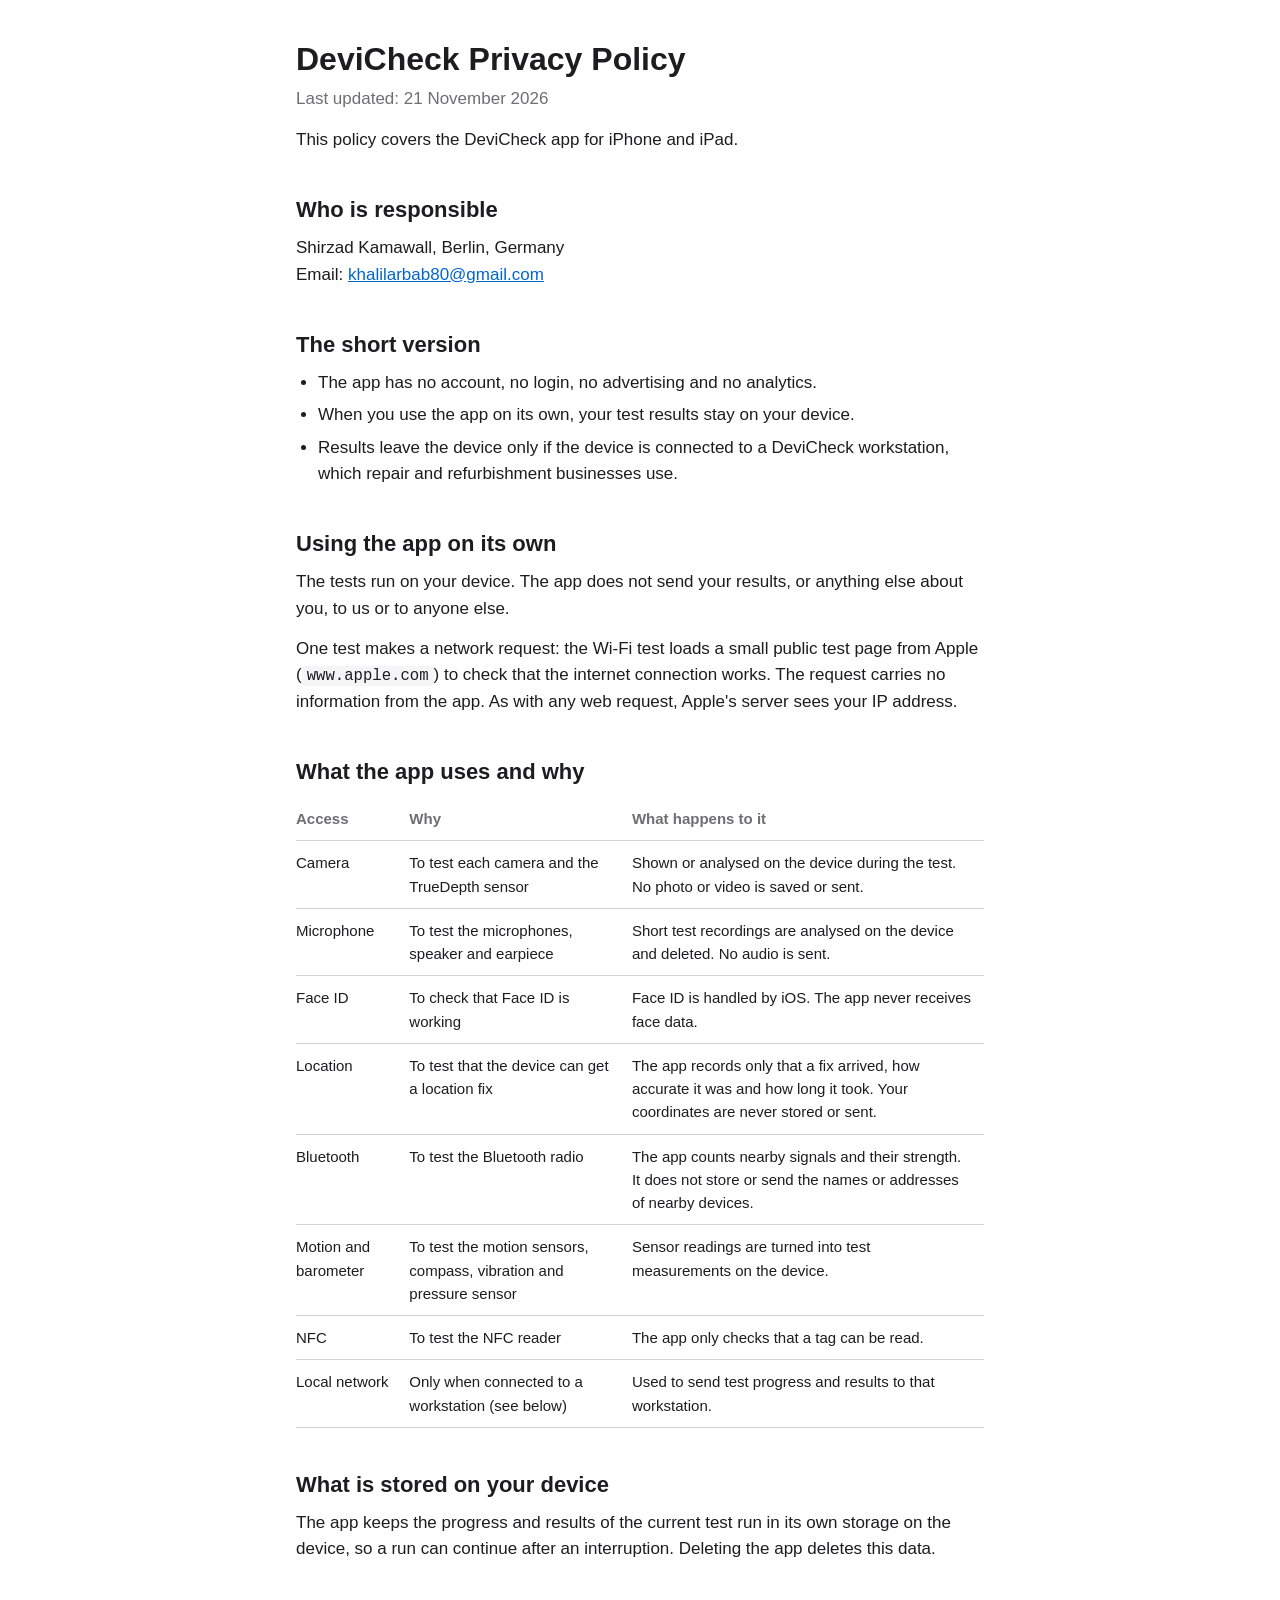
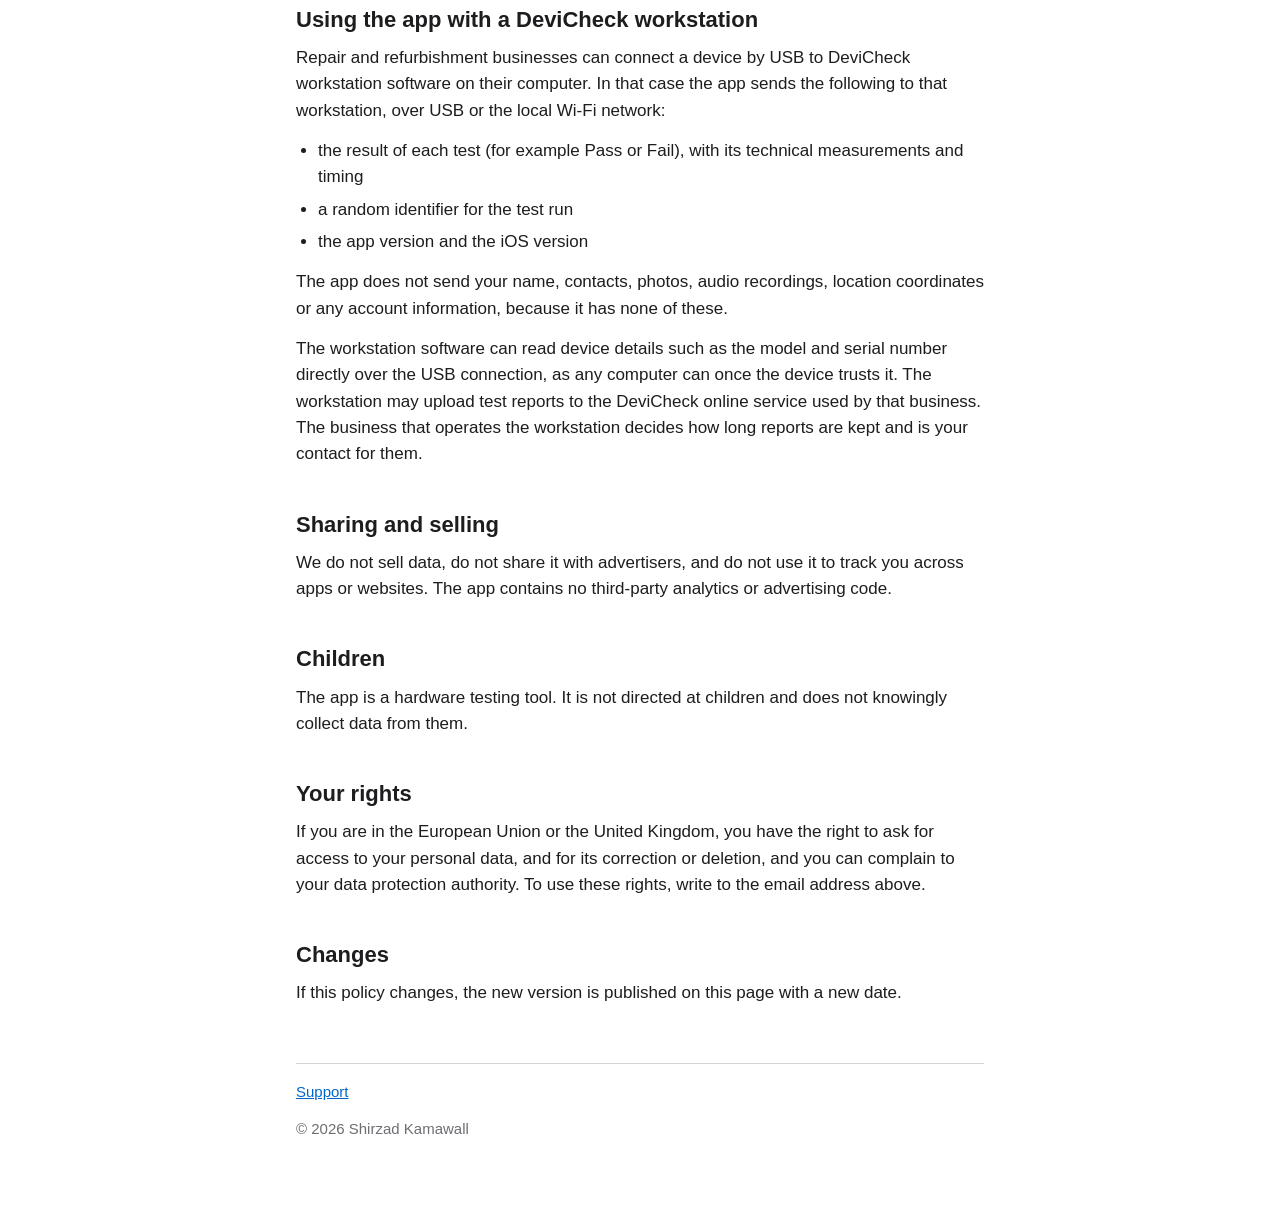
==== privacy.html @ 8cc67820 "Add DeviCheck support page and privacy policy Co-Authored-By: Claude Fable 5.2 <noreply@anthropic.co" ====
<!doctype html>
<html lang="en">
<head>
<meta charset="utf-8">
<meta name="viewport" content="width=device-width, initial-scale=1">
<title>DeviCheck Privacy Policy</title>
<link rel="stylesheet" href="style.css">
</head>
<body>
<main>
  <h1>DeviCheck Privacy Policy</h1>
  <p class="meta">Last updated: 21 November 2026</p>

  <p>This policy covers the DeviCheck app for iPhone and iPad.</p>

  <h2>Who is responsible</h2>
  <p>Shirzad Kamawall, Berlin, Germany<br>
  Email: <a href="mailto:khalilarbab80@gmail.com">khalilarbab80@gmail.com</a></p>

  <h2>The short version</h2>
  <ul>
    <li>The app has no account, no login, no advertising and no analytics.</li>
    <li>When you use the app on its own, your test results stay on your device.</li>
    <li>Results leave the device only if the device is connected to a DeviCheck workstation, which repair and refurbishment businesses use.</li>
  </ul>

  <h2>Using the app on its own</h2>
  <p>The tests run on your device. The app does not send your results, or anything else about you, to us or to anyone else.</p>
  <p>One test makes a network request: the Wi-Fi test loads a small public test page from Apple (<code>www.apple.com</code>) to check that the internet connection works. The request carries no information from the app. As with any web request, Apple's server sees your IP address.</p>

  <h2>What the app uses and why</h2>
  <table>
    <thead>
      <tr><th>Access</th><th>Why</th><th>What happens to it</th></tr>
    </thead>
    <tbody>
      <tr><td>Camera</td><td>To test each camera and the TrueDepth sensor</td><td>Shown or analysed on the device during the test. No photo or video is saved or sent.</td></tr>
      <tr><td>Microphone</td><td>To test the microphones, speaker and earpiece</td><td>Short test recordings are analysed on the device and deleted. No audio is sent.</td></tr>
      <tr><td>Face ID</td><td>To check that Face ID is working</td><td>Face ID is handled by iOS. The app never receives face data.</td></tr>
      <tr><td>Location</td><td>To test that the device can get a location fix</td><td>The app records only that a fix arrived, how accurate it was and how long it took. Your coordinates are never stored or sent.</td></tr>
      <tr><td>Bluetooth</td><td>To test the Bluetooth radio</td><td>The app counts nearby signals and their strength. It does not store or send the names or addresses of nearby devices.</td></tr>
      <tr><td>Motion and barometer</td><td>To test the motion sensors, compass, vibration and pressure sensor</td><td>Sensor readings are turned into test measurements on the device.</td></tr>
      <tr><td>NFC</td><td>To test the NFC reader</td><td>The app only checks that a tag can be read.</td></tr>
      <tr><td>Local network</td><td>Only when connected to a workstation (see below)</td><td>Used to send test progress and results to that workstation.</td></tr>
    </tbody>
  </table>

  <h2>What is stored on your device</h2>
  <p>The app keeps the progress and results of the current test run in its own storage on the device, so a run can continue after an interruption. Deleting the app deletes this data.</p>

  <h2>Using the app with a DeviCheck workstation</h2>
  <p>Repair and refurbishment businesses can connect a device by USB to DeviCheck workstation software on their computer. In that case the app sends the following to that workstation, over USB or the local Wi-Fi network:</p>
  <ul>
    <li>the result of each test (for example Pass or Fail), with its technical measurements and timing</li>
    <li>a random identifier for the test run</li>
    <li>the app version and the iOS version</li>
  </ul>
  <p>The app does not send your name, contacts, photos, audio recordings, location coordinates or any account information, because it has none of these.</p>
  <p>The workstation software can read device details such as the model and serial number directly over the USB connection, as any computer can once the device trusts it. The workstation may upload test reports to the DeviCheck online service used by that business. The business that operates the workstation decides how long reports are kept and is your contact for them.</p>

  <h2>Sharing and selling</h2>
  <p>We do not sell data, do not share it with advertisers, and do not use it to track you across apps or websites. The app contains no third-party analytics or advertising code.</p>

  <h2>Children</h2>
  <p>The app is a hardware testing tool. It is not directed at children and does not knowingly collect data from them.</p>

  <h2>Your rights</h2>
  <p>If you are in the European Union or the United Kingdom, you have the right to ask for access to your personal data, and for its correction or deletion, and you can complain to your data protection authority. To use these rights, write to the email address above.</p>

  <h2>Changes</h2>
  <p>If this policy changes, the new version is published on this page with a new date.</p>

  <footer>
    <p><a href="index.html">Support</a></p>
    <p>© 2026 Shirzad Kamawall</p>
  </footer>
</main>
</body>
</html>
---- style.css ----
:root {
  --bg: #ffffff;
  --text: #1d1d1f;
  --muted: #6e6e73;
  --line: #d2d2d7;
  --link: #0066cc;
  --code-bg: #f5f5f7;
}

@media (prefers-color-scheme: dark) {
  :root {
    --bg: #111113;
    --text: #f5f5f7;
    --muted: #a1a1a6;
    --line: #3a3a3c;
    --link: #4da3ff;
    --code-bg: #1d1d1f;
  }
}

* { box-sizing: border-box; }

body {
  margin: 0;
  background: var(--bg);
  color: var(--text);
  font: 17px/1.55 -apple-system, BlinkMacSystemFont, "Segoe UI", Roboto, Helvetica, Arial, sans-serif;
}

main {
  max-width: 720px;
  margin: 0 auto;
  padding: 40px 16px 64px;
}

h1 { font-size: 32px; line-height: 1.2; margin: 0 0 8px; }
h2 { font-size: 22px; margin: 40px 0 8px; }
h3 { font-size: 17px; margin: 24px 0 4px; }
p, ul { margin: 0 0 14px; }
ul { padding-left: 22px; }
li { margin-bottom: 6px; }

a { color: var(--link); }

.meta { color: var(--muted); }

code {
  background: var(--code-bg);
  padding: 1px 5px;
  border-radius: 4px;
  font-size: 0.92em;
}

table {
  width: 100%;
  border-collapse: collapse;
  margin: 0 0 14px;
  font-size: 15px;
}

th, td {
  text-align: left;
  vertical-align: top;
  padding: 10px 12px 10px 0;
  border-bottom: 1px solid var(--line);
}

th { color: var(--muted); font-weight: 600; }

footer {
  margin-top: 56px;
  padding-top: 16px;
  border-top: 1px solid var(--line);
  color: var(--muted);
  font-size: 15px;
}

@media (max-width: 560px) {
  table, thead, tbody, tr, th, td { display: block; }
  thead { display: none; }
  tr { border-bottom: 1px solid var(--line); padding: 10px 0; }
  td { border: 0; padding: 2px 0; }
  td:first-child { font-weight: 600; }
}
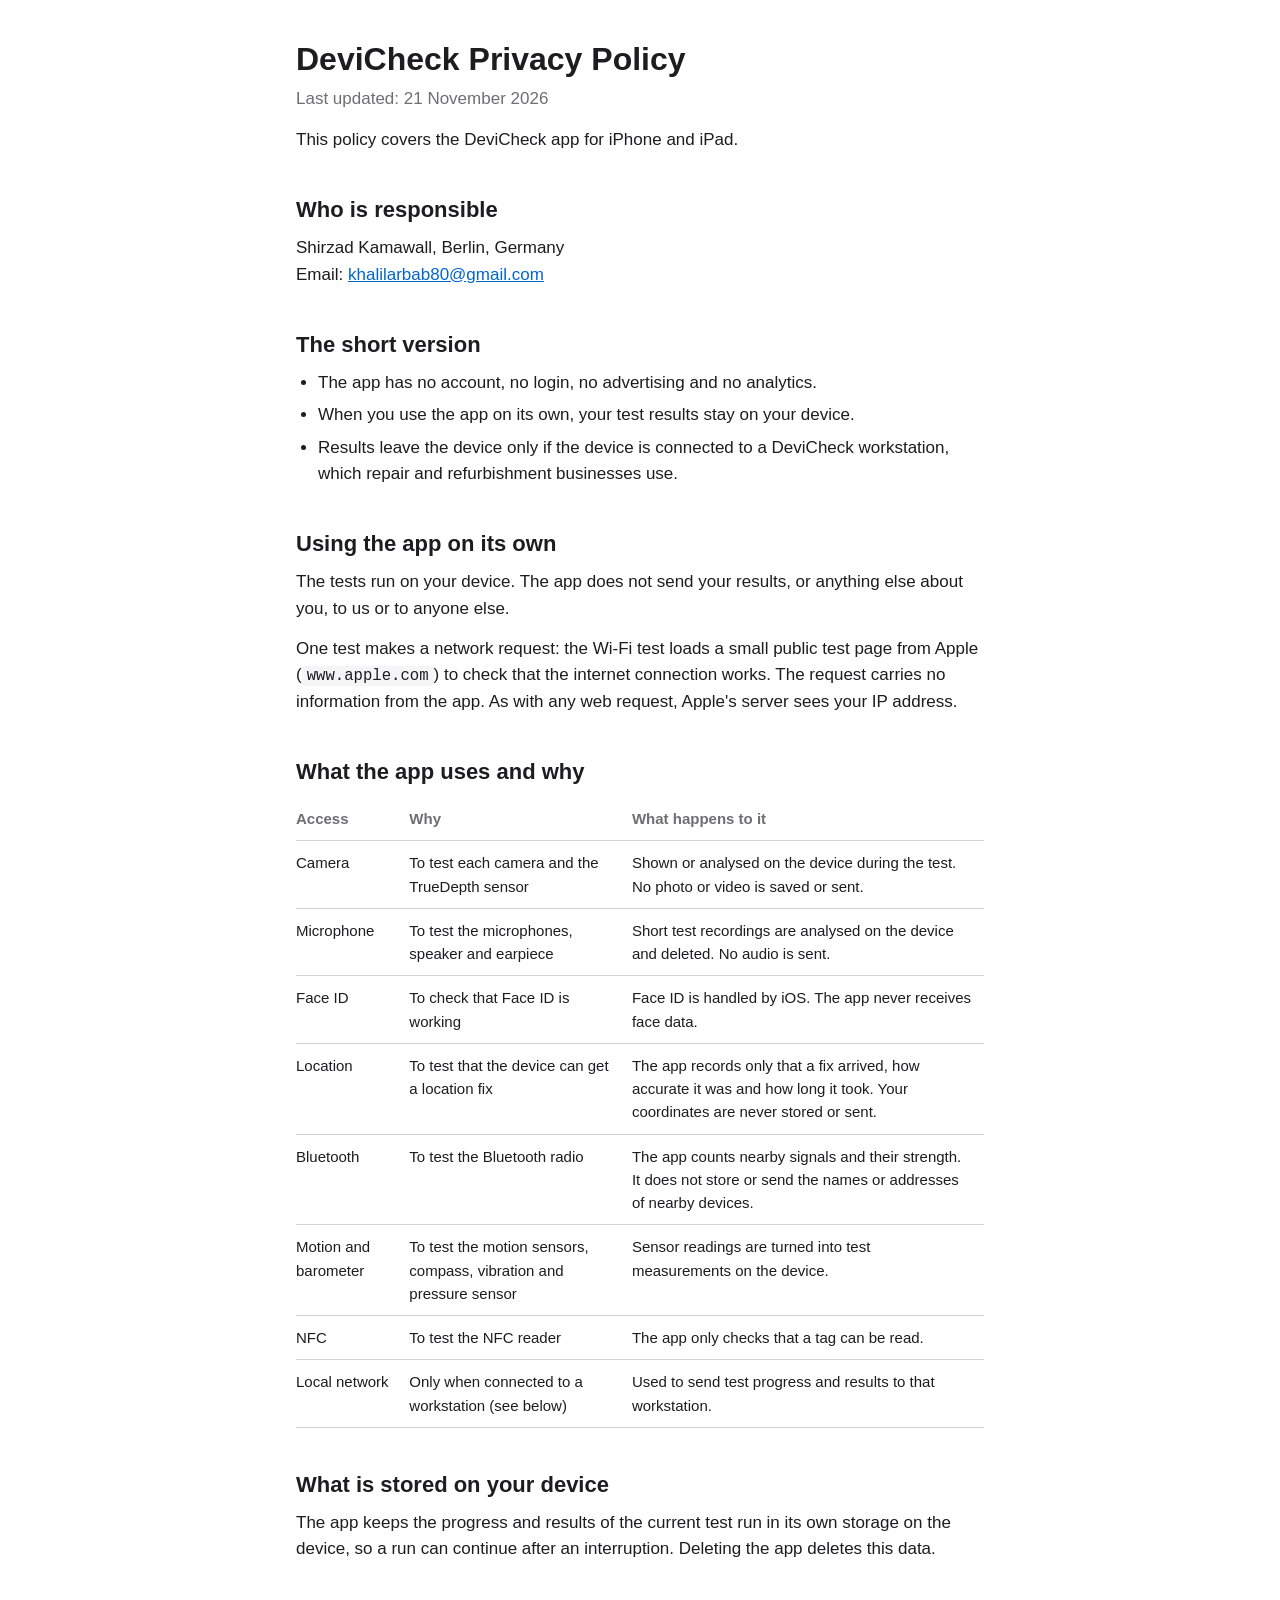
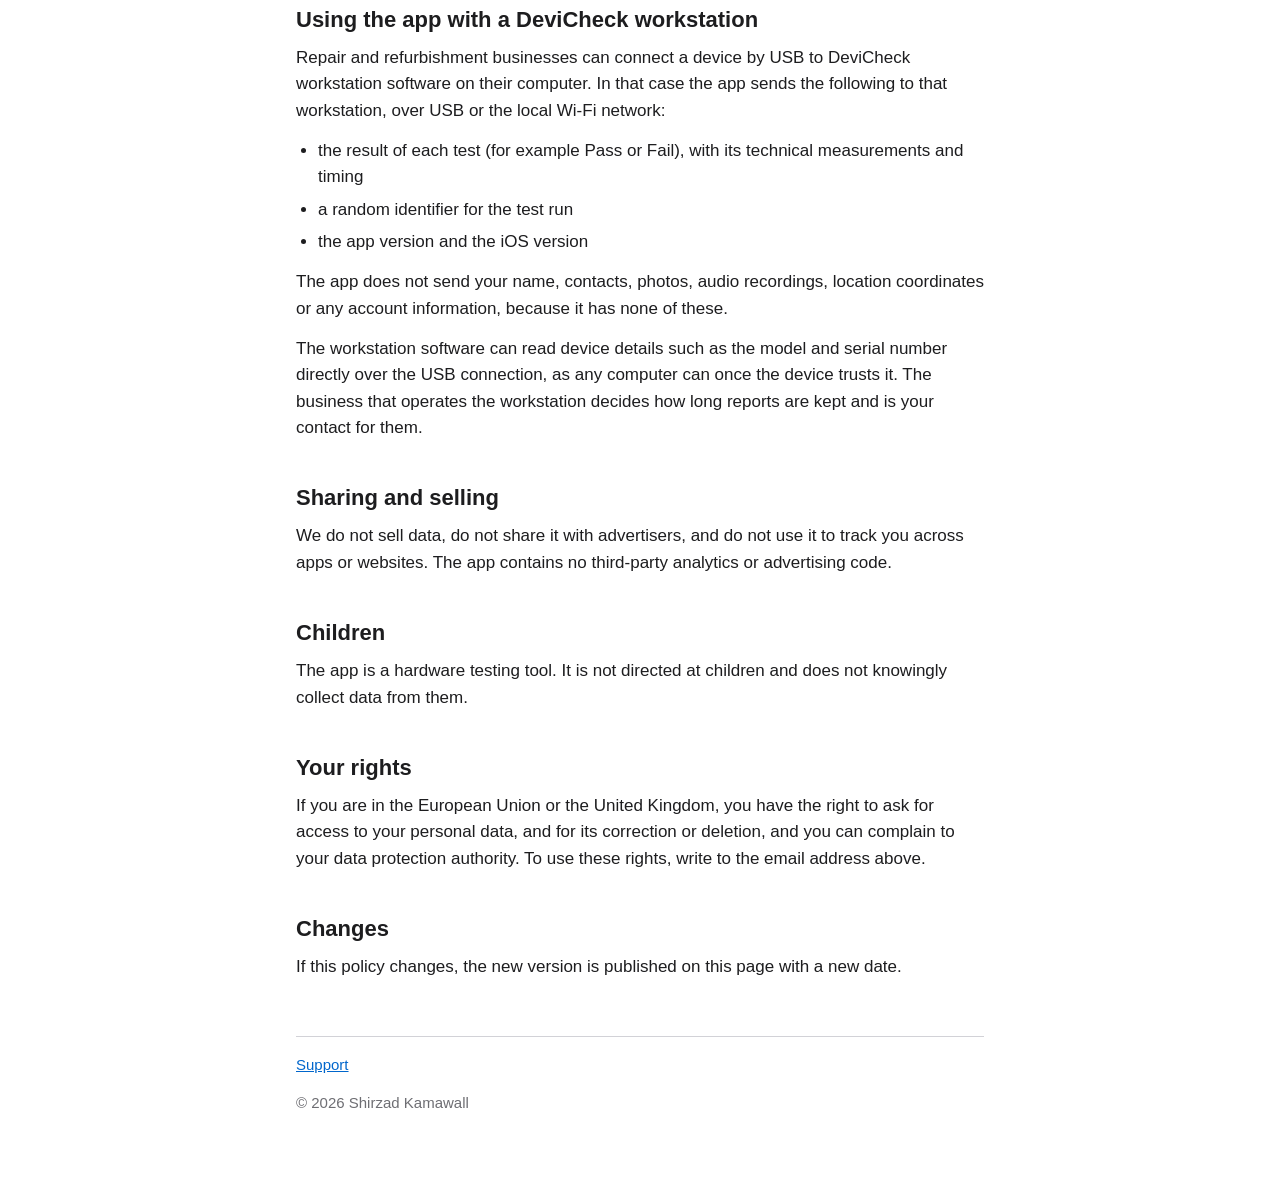
==== commit bfe84199: "Privacy policy: describe only what the app itself sends Co-Authored-By: Claude Fable 5.2 <noreply@an" ====
--- a/privacy.html
+++ b/privacy.html
@@ -56,7 +56,7 @@
     <li>the app version and the iOS version</li>
   </ul>
   <p>The app does not send your name, contacts, photos, audio recordings, location coordinates or any account information, because it has none of these.</p>
-  <p>The workstation software can read device details such as the model and serial number directly over the USB connection, as any computer can once the device trusts it. The workstation may upload test reports to the DeviCheck online service used by that business. The business that operates the workstation decides how long reports are kept and is your contact for them.</p>
+  <p>The workstation software can read device details such as the model and serial number directly over the USB connection, as any computer can once the device trusts it. The business that operates the workstation decides how long reports are kept and is your contact for them.</p>
 
   <h2>Sharing and selling</h2>
   <p>We do not sell data, do not share it with advertisers, and do not use it to track you across apps or websites. The app contains no third-party analytics or advertising code.</p>
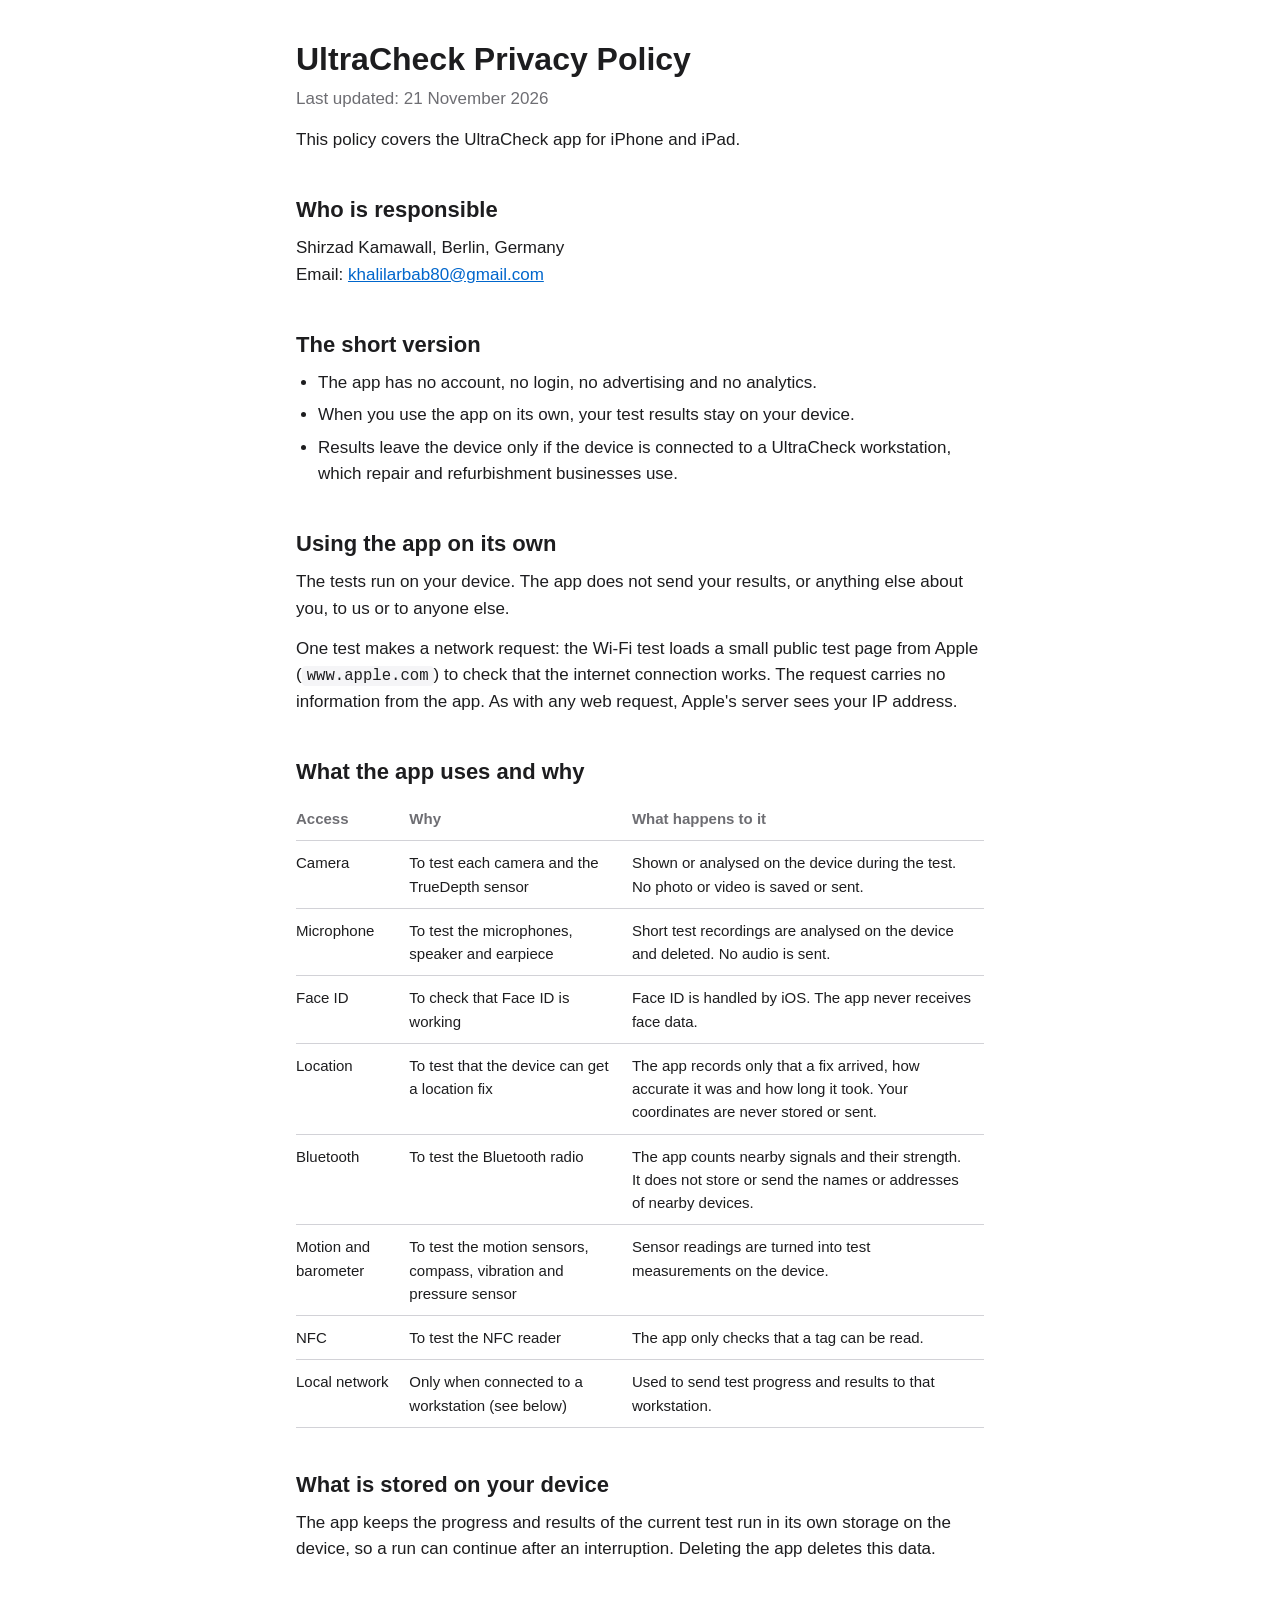
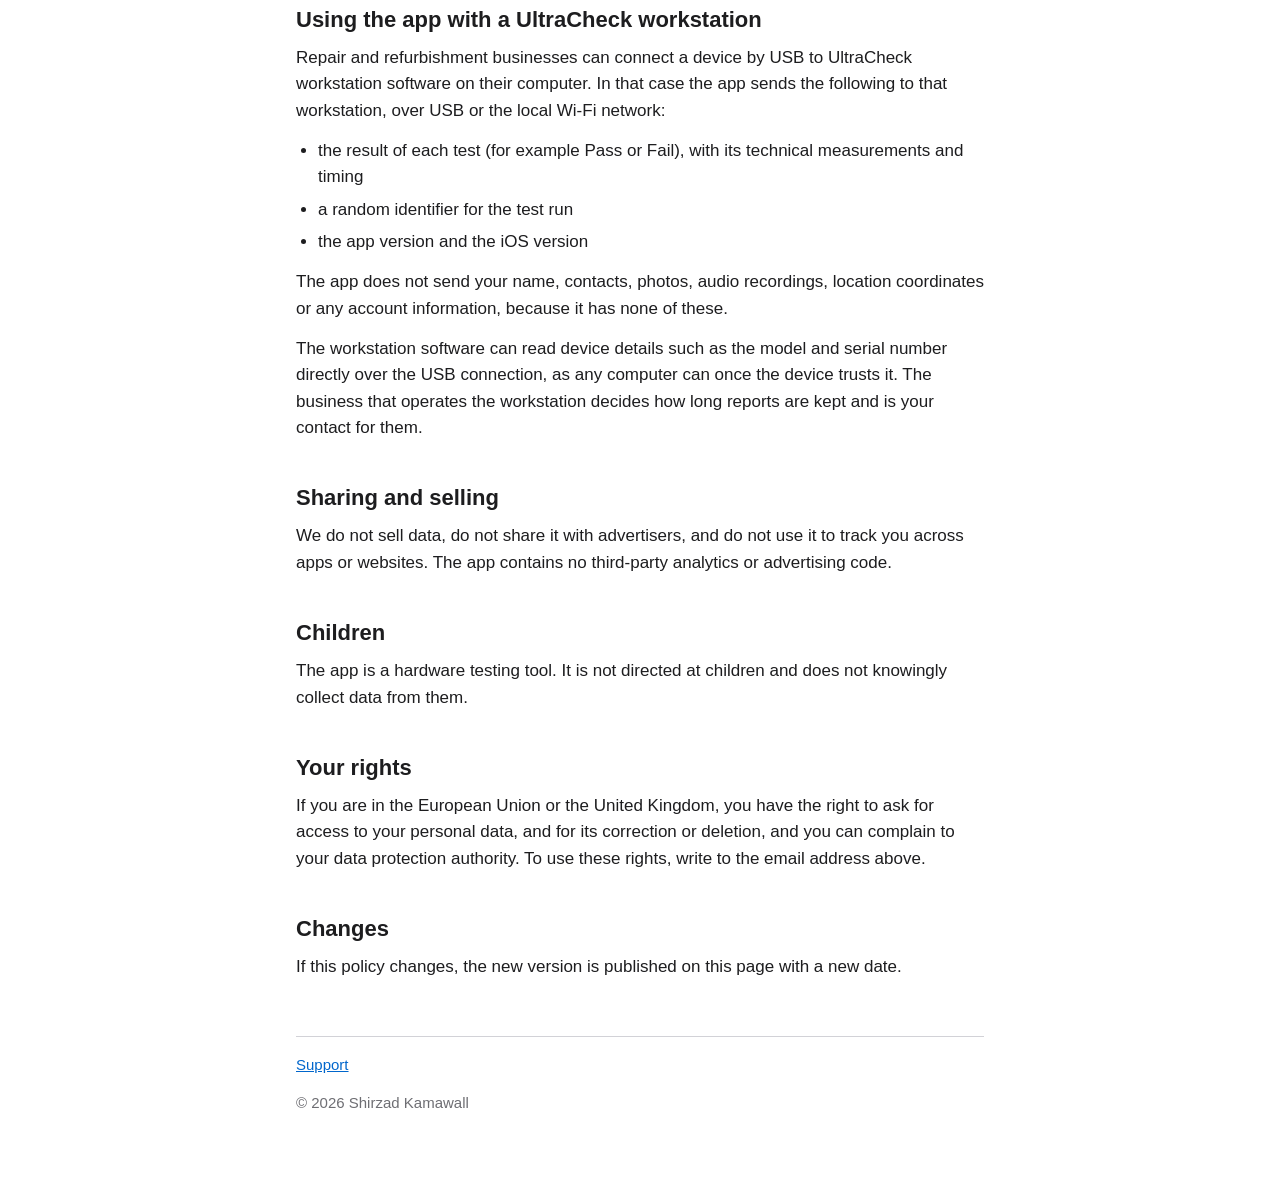
==== commit 9fe5fead: "Rename the app to UltraCheck Co-Authored-By: Claude Fable 5.2 <noreply@anthropic.com>" ====
--- a/privacy.html
+++ b/privacy.html
@@ -3,15 +3,15 @@
 <head>
 <meta charset="utf-8">
 <meta name="viewport" content="width=device-width, initial-scale=1">
-<title>DeviCheck Privacy Policy</title>
+<title>UltraCheck Privacy Policy</title>
 <link rel="stylesheet" href="style.css">
 </head>
 <body>
 <main>
-  <h1>DeviCheck Privacy Policy</h1>
+  <h1>UltraCheck Privacy Policy</h1>
   <p class="meta">Last updated: 21 November 2026</p>
 
-  <p>This policy covers the DeviCheck app for iPhone and iPad.</p>
+  <p>This policy covers the UltraCheck app for iPhone and iPad.</p>
 
   <h2>Who is responsible</h2>
   <p>Shirzad Kamawall, Berlin, Germany<br>
@@ -21,7 +21,7 @@
   <ul>
     <li>The app has no account, no login, no advertising and no analytics.</li>
     <li>When you use the app on its own, your test results stay on your device.</li>
-    <li>Results leave the device only if the device is connected to a DeviCheck workstation, which repair and refurbishment businesses use.</li>
+    <li>Results leave the device only if the device is connected to a UltraCheck workstation, which repair and refurbishment businesses use.</li>
   </ul>
 
   <h2>Using the app on its own</h2>
@@ -48,8 +48,8 @@
   <h2>What is stored on your device</h2>
   <p>The app keeps the progress and results of the current test run in its own storage on the device, so a run can continue after an interruption. Deleting the app deletes this data.</p>
 
-  <h2>Using the app with a DeviCheck workstation</h2>
-  <p>Repair and refurbishment businesses can connect a device by USB to DeviCheck workstation software on their computer. In that case the app sends the following to that workstation, over USB or the local Wi-Fi network:</p>
+  <h2>Using the app with a UltraCheck workstation</h2>
+  <p>Repair and refurbishment businesses can connect a device by USB to UltraCheck workstation software on their computer. In that case the app sends the following to that workstation, over USB or the local Wi-Fi network:</p>
   <ul>
     <li>the result of each test (for example Pass or Fail), with its technical measurements and timing</li>
     <li>a random identifier for the test run</li>
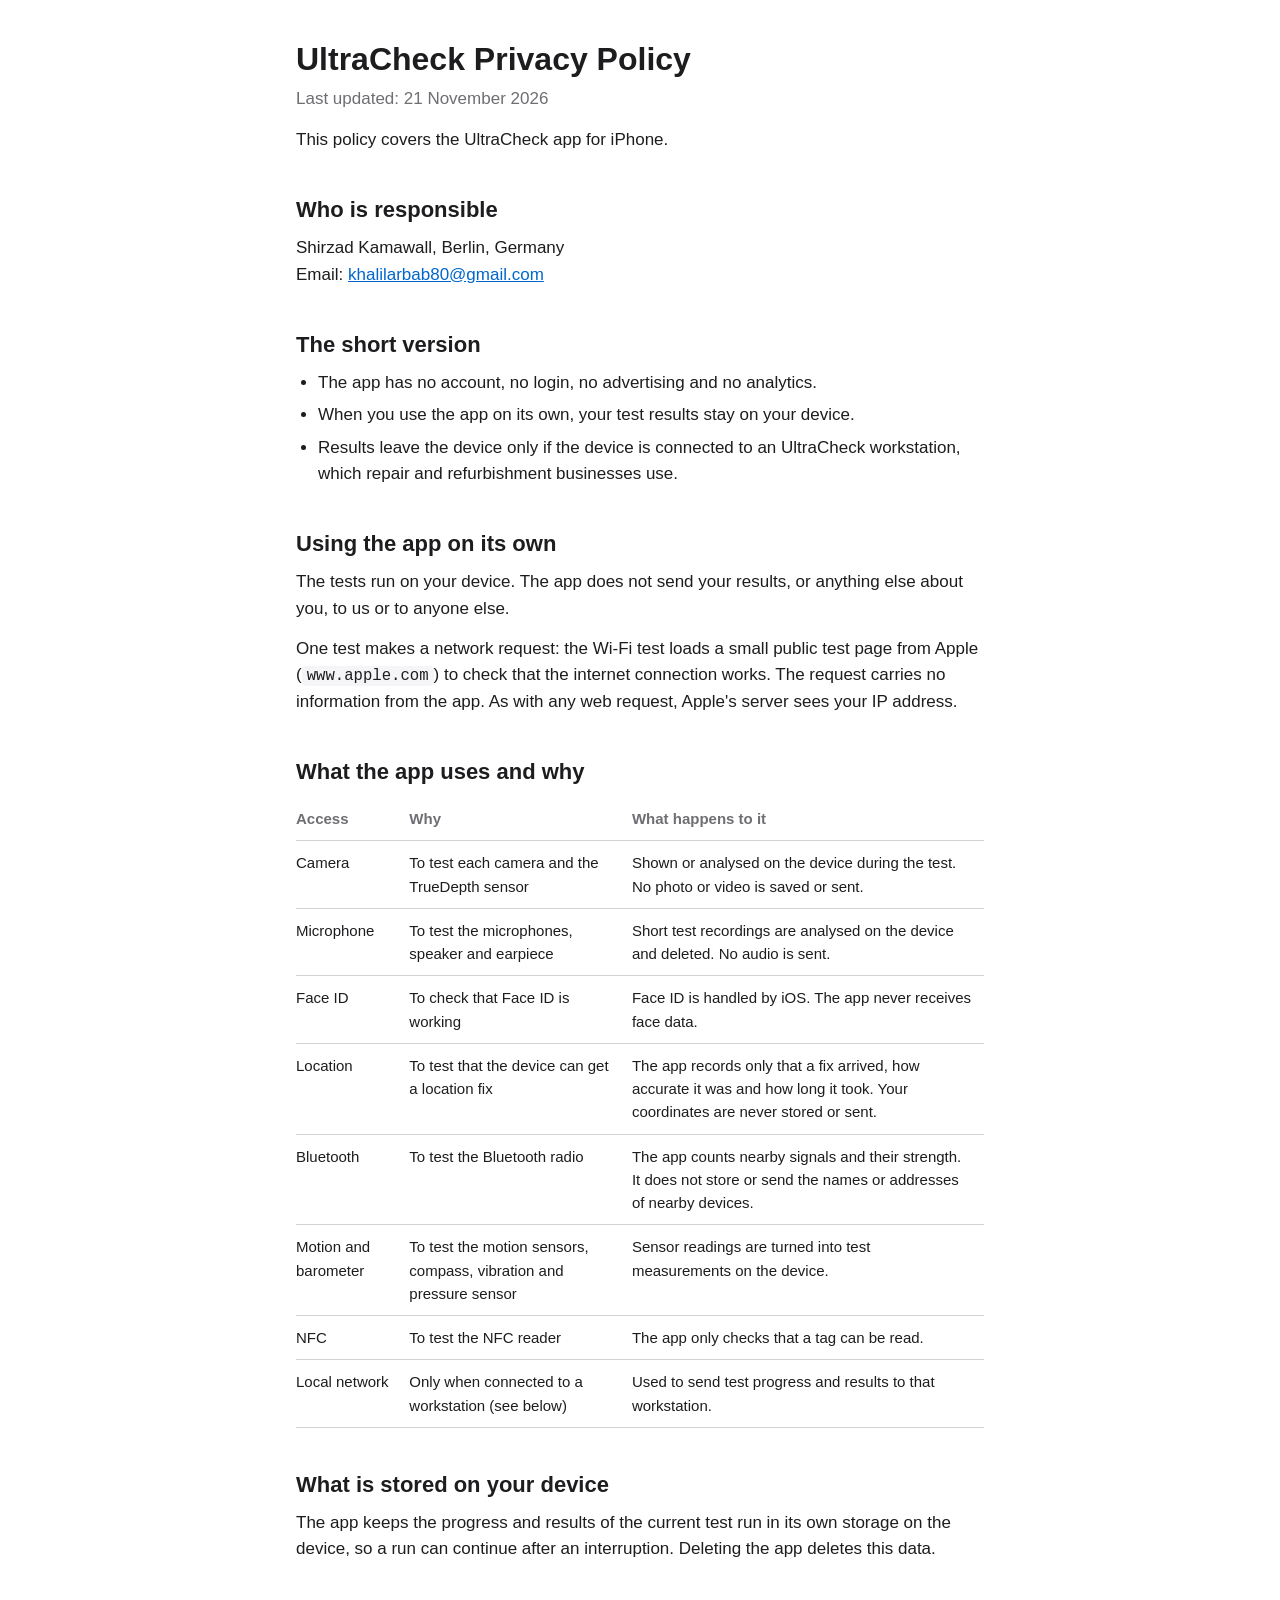
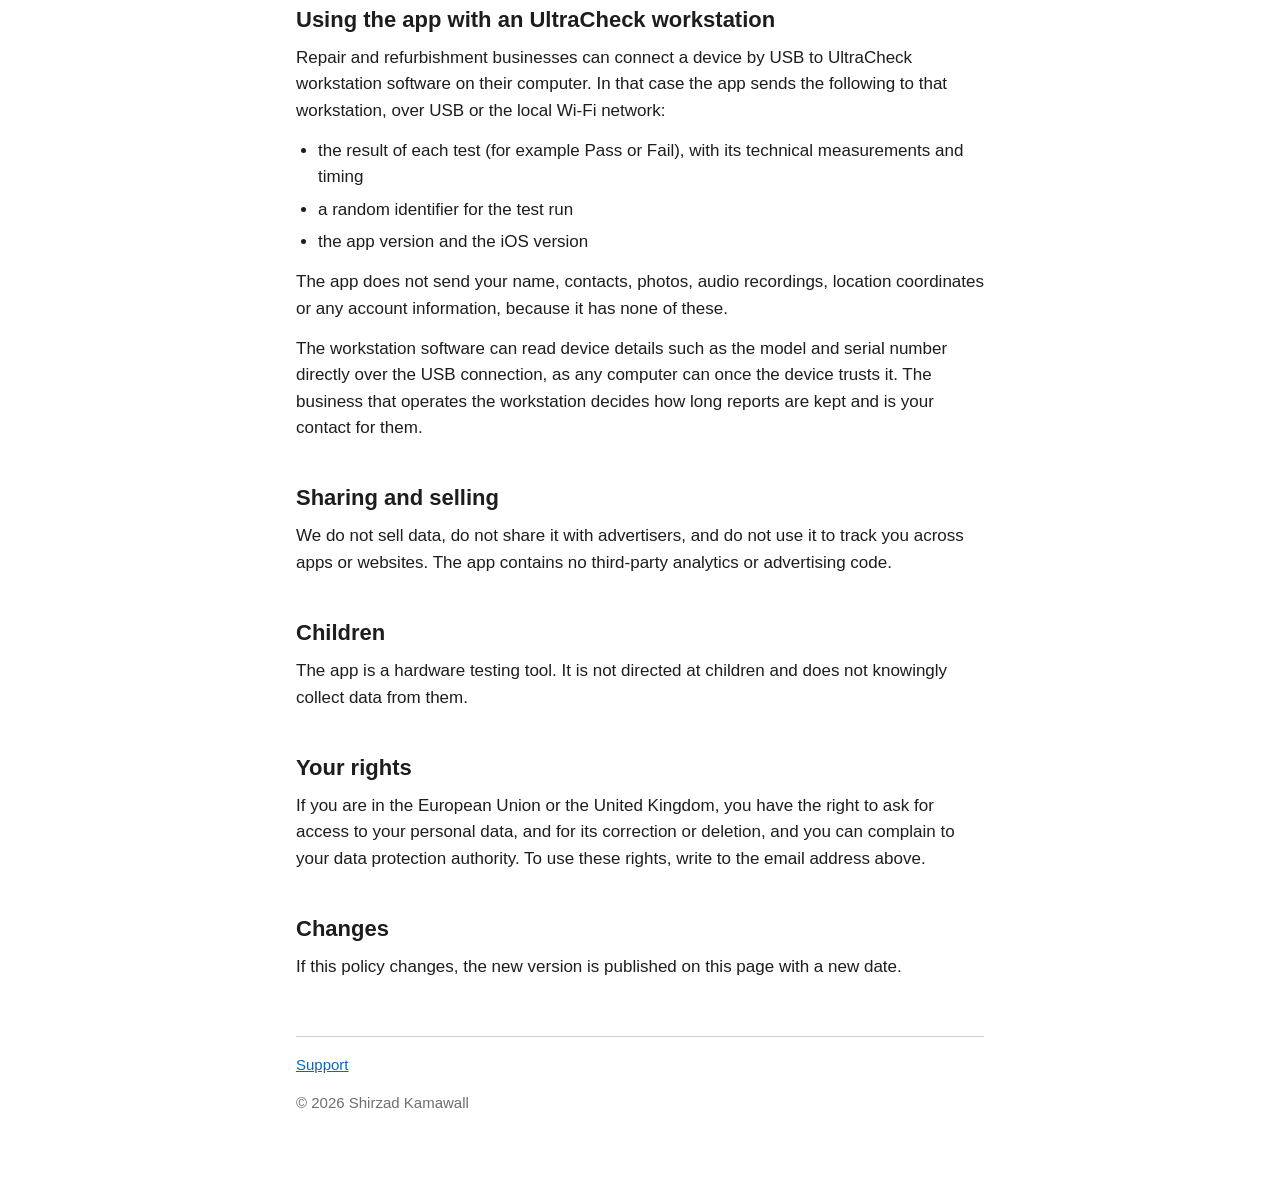
==== commit 4bca1e76: "Pages: the app is iPhone-only; fix the article before UltraCheck Co-Authored-By: Claude Fable 5.2 <n" ====
--- a/privacy.html
+++ b/privacy.html
@@ -11,7 +11,7 @@
   <h1>UltraCheck Privacy Policy</h1>
   <p class="meta">Last updated: 21 November 2026</p>
 
-  <p>This policy covers the UltraCheck app for iPhone and iPad.</p>
+  <p>This policy covers the UltraCheck app for iPhone.</p>
 
   <h2>Who is responsible</h2>
   <p>Shirzad Kamawall, Berlin, Germany<br>
@@ -21,7 +21,7 @@
   <ul>
     <li>The app has no account, no login, no advertising and no analytics.</li>
     <li>When you use the app on its own, your test results stay on your device.</li>
-    <li>Results leave the device only if the device is connected to a UltraCheck workstation, which repair and refurbishment businesses use.</li>
+    <li>Results leave the device only if the device is connected to an UltraCheck workstation, which repair and refurbishment businesses use.</li>
   </ul>
 
   <h2>Using the app on its own</h2>
@@ -48,7 +48,7 @@
   <h2>What is stored on your device</h2>
   <p>The app keeps the progress and results of the current test run in its own storage on the device, so a run can continue after an interruption. Deleting the app deletes this data.</p>
 
-  <h2>Using the app with a UltraCheck workstation</h2>
+  <h2>Using the app with an UltraCheck workstation</h2>
   <p>Repair and refurbishment businesses can connect a device by USB to UltraCheck workstation software on their computer. In that case the app sends the following to that workstation, over USB or the local Wi-Fi network:</p>
   <ul>
     <li>the result of each test (for example Pass or Fail), with its technical measurements and timing</li>
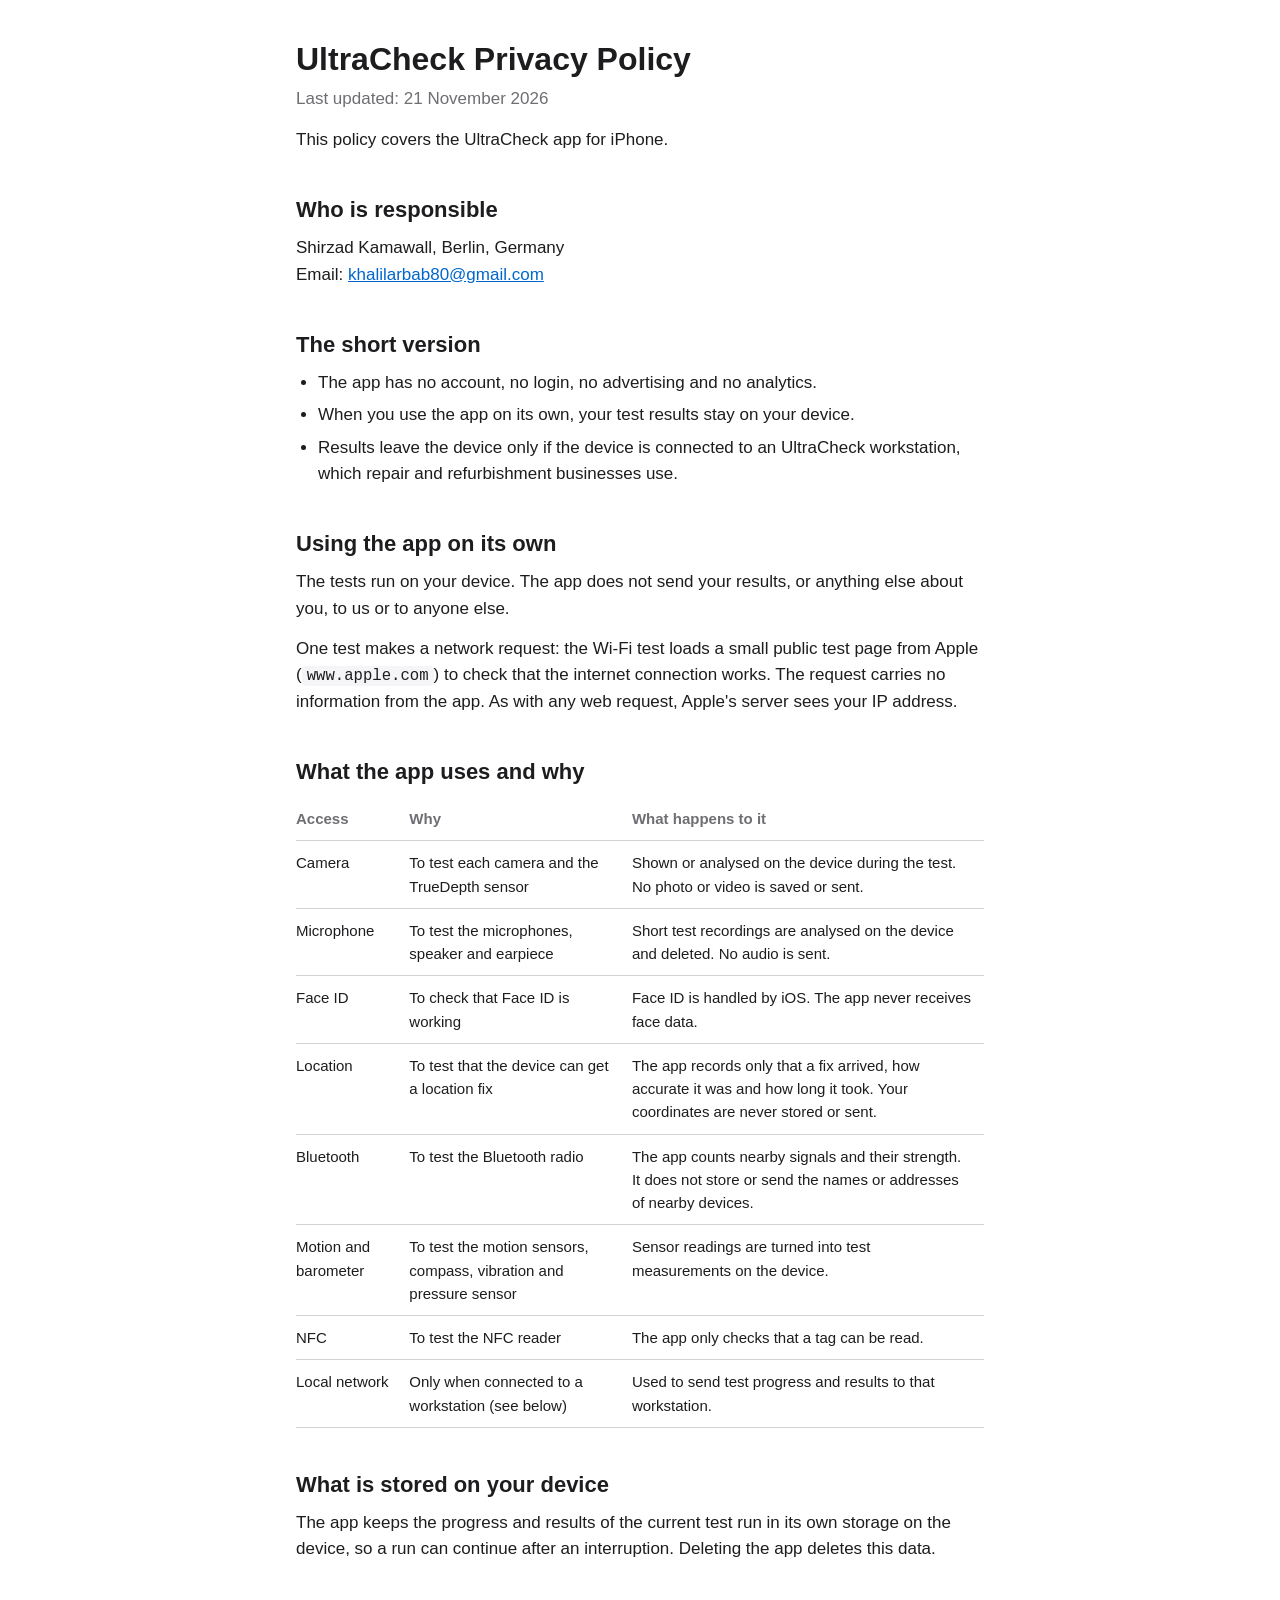
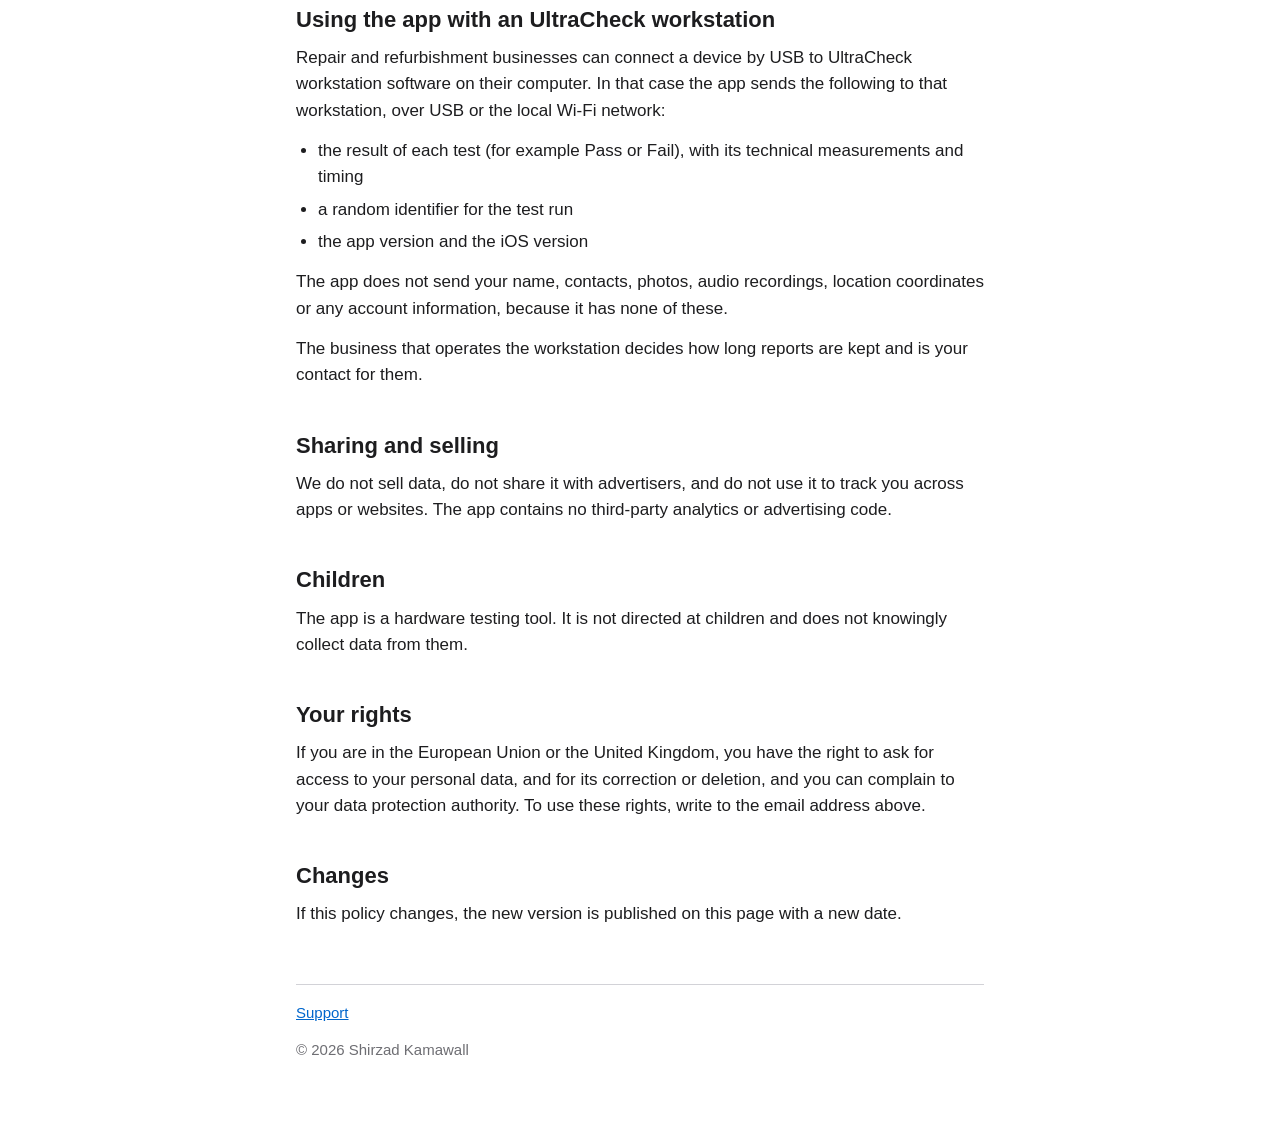
==== commit d4c1b301: "Privacy policy: drop the sentence about what the workstation reads over USB Co-Authored-By: Claude F" ====
--- a/privacy.html
+++ b/privacy.html
@@ -56,7 +56,7 @@
     <li>the app version and the iOS version</li>
   </ul>
   <p>The app does not send your name, contacts, photos, audio recordings, location coordinates or any account information, because it has none of these.</p>
-  <p>The workstation software can read device details such as the model and serial number directly over the USB connection, as any computer can once the device trusts it. The business that operates the workstation decides how long reports are kept and is your contact for them.</p>
+  <p>The business that operates the workstation decides how long reports are kept and is your contact for them.</p>
 
   <h2>Sharing and selling</h2>
   <p>We do not sell data, do not share it with advertisers, and do not use it to track you across apps or websites. The app contains no third-party analytics or advertising code.</p>
